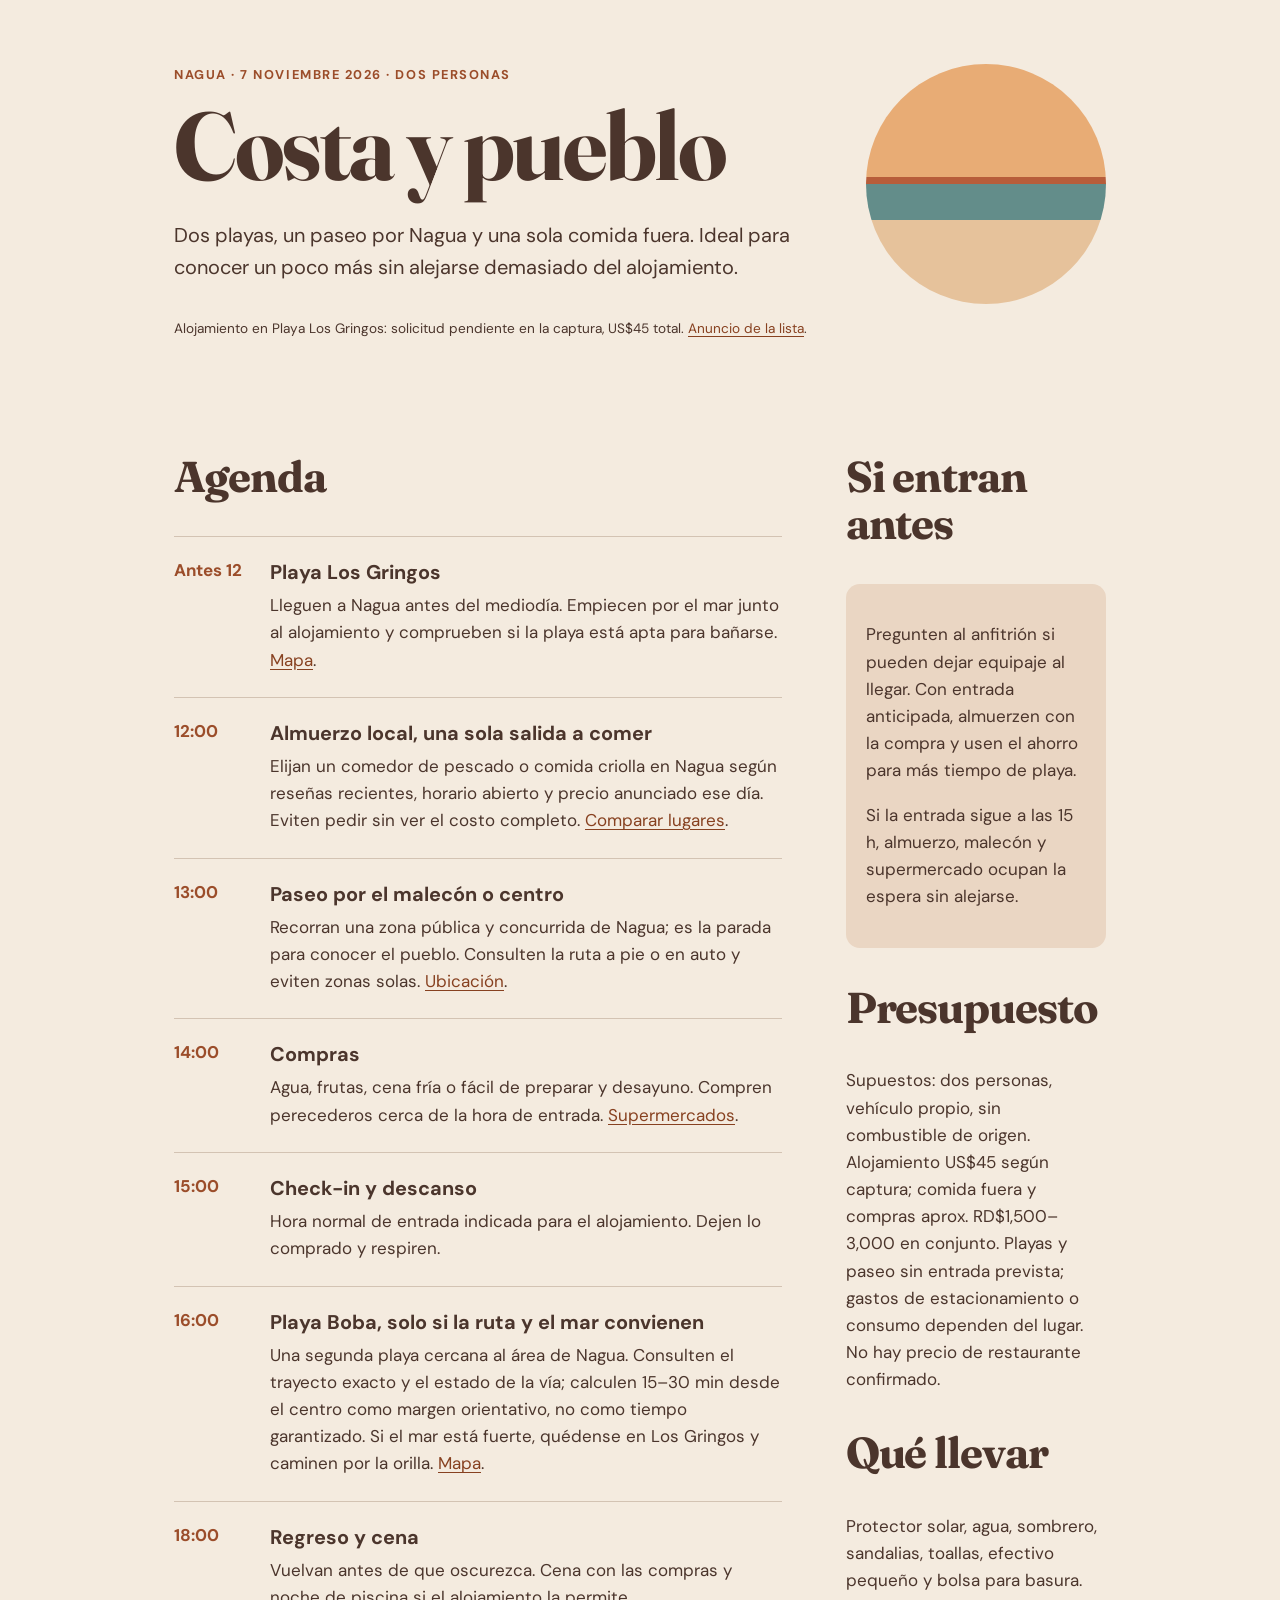
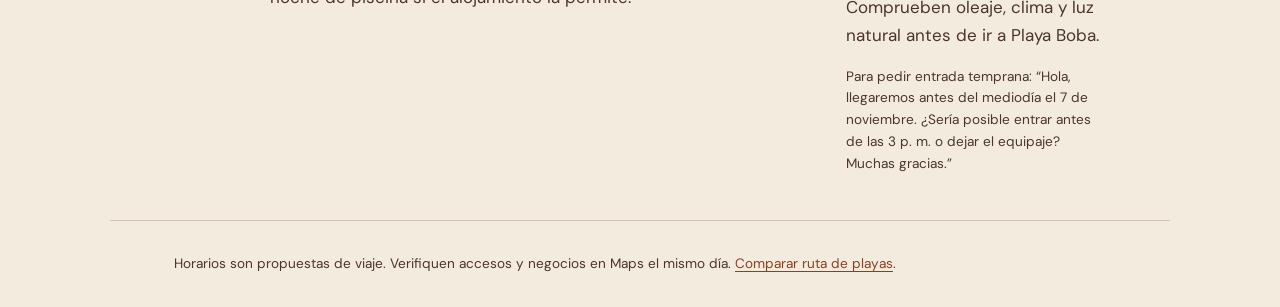
==== planes-nagua/costa-y-pueblo.html @ 16f0a17d "Add three Nagua day trip guides" ====
<!doctype html><html lang="es"><head><meta charset="utf-8"><meta name="viewport" content="width=device-width,initial-scale=1"><title>Costa y pueblo · Un día en Nagua</title><style>@import url('https://fonts.googleapis.com/css2?family=DM+Sans:wght@400;600;700&family=Fraunces:opsz,wght@9..144,500;9..144,650&display=swap');:root{--paper:#f4ebdf;--ink:#4b352c;--accent:#9b4d2a;--line:#d3c3b3}*{box-sizing:border-box}body{margin:0;background:var(--paper);color:var(--ink);font:17px/1.6 'DM Sans',sans-serif}header,main,footer{max-width:1060px;margin:auto;padding:2rem clamp(1.2rem,5vw,4rem)}header{padding-top:4rem}h1,h2{font-family:Fraunces,Georgia,serif;line-height:1.1;letter-spacing:-.025em}h1{font-size:clamp(3rem,8vw,6rem);margin:.5rem 0}h2{font-size:clamp(1.8rem,4vw,2.7rem)}.lead{font-size:1.25rem;max-width:680px}.label{color:var(--accent);font-size:.8rem;letter-spacing:.12em;text-transform:uppercase;font-weight:700}.hero{display:grid;grid-template-columns:1fr 240px;gap:3rem;align-items:center}.sun{height:240px;border-radius:50%;background:linear-gradient(#e8ac75 0 47%,#b75d3a 47% 50%,#638d8a 50% 65%,#e6c29b 65%)}.grid{display:grid;grid-template-columns:1.4fr .6fr;gap:4rem}.stop{display:grid;grid-template-columns:80px 1fr;gap:1rem;padding:1.25rem 0;border-top:1px solid var(--line)}.stop strong{color:var(--accent);font-variant-numeric:tabular-nums}.stop h3{margin:0}.stop p{margin:.2rem 0}a{color:#874120;text-underline-offset:.2em}a:focus-visible{outline:3px solid #305c5a;outline-offset:4px}.note{background:#ead6c3;border-radius:14px;padding:1.3rem;margin:1.4rem 0}.small{font-size:.85rem}footer{border-top:1px solid var(--line)}::selection{background:#efba86}@media(max-width:720px){.hero,.grid{grid-template-columns:1fr}.sun{width:150px;height:150px}header{padding-top:2rem}.stop{grid-template-columns:65px 1fr}}</style></head><body><header><div class="hero"><div><div class="label">Nagua · 7 noviembre 2026 · dos personas</div><h1>Costa y pueblo</h1><p class="lead">Dos playas, un paseo por Nagua y una sola comida fuera. Ideal para conocer un poco más sin alejarse demasiado del alojamiento.</p></div><div class="sun" role="img" aria-label="Ilustración abstracta de sol y costa"></div></div><p class="small">Alojamiento en Playa Los Gringos: solicitud pendiente en la captura, US$45 total. <a href="https://es-l.airbnb.com/rooms/1181786092412900016?adults=2&amp;check_in=2026-11-07&amp;check_out=2026-11-08&amp;guests=2">Anuncio de la lista</a>.</p></header><main><div class="grid"><section><h2>Agenda</h2><div class="stop"><strong>Antes 12</strong><div><h3>Playa Los Gringos</h3><p>Lleguen a Nagua antes del mediodía. Empiecen por el mar junto al alojamiento y comprueben si la playa está apta para bañarse. <a href="https://www.google.com/maps/search/?api=1&amp;query=Playa+Los+Gringos+Nagua">Mapa</a>.</p></div></div><div class="stop"><strong>12:00</strong><div><h3>Almuerzo local, una sola salida a comer</h3><p>Elijan un comedor de pescado o comida criolla en Nagua según reseñas recientes, horario abierto y precio anunciado ese día. Eviten pedir sin ver el costo completo. <a href="https://www.google.com/maps/search/?api=1&amp;query=restaurante+comida+criolla+Nagua">Comparar lugares</a>.</p></div></div><div class="stop"><strong>13:00</strong><div><h3>Paseo por el malecón o centro</h3><p>Recorran una zona pública y concurrida de Nagua; es la parada para conocer el pueblo. Consulten la ruta a pie o en auto y eviten zonas solas. <a href="https://www.google.com/maps/search/?api=1&amp;query=Malecon+de+Nagua">Ubicación</a>.</p></div></div><div class="stop"><strong>14:00</strong><div><h3>Compras</h3><p>Agua, frutas, cena fría o fácil de preparar y desayuno. Compren perecederos cerca de la hora de entrada. <a href="https://www.google.com/maps/search/?api=1&amp;query=supermercado+Nagua">Supermercados</a>.</p></div></div><div class="stop"><strong>15:00</strong><div><h3>Check-in y descanso</h3><p>Hora normal de entrada indicada para el alojamiento. Dejen lo comprado y respiren.</p></div></div><div class="stop"><strong>16:00</strong><div><h3>Playa Boba, solo si la ruta y el mar convienen</h3><p>Una segunda playa cercana al área de Nagua. Consulten el trayecto exacto y el estado de la vía; calculen 15–30 min desde el centro como margen orientativo, no como tiempo garantizado. Si el mar está fuerte, quédense en Los Gringos y caminen por la orilla. <a href="https://www.google.com/maps/search/?api=1&amp;query=Playa+Boba+Nagua">Mapa</a>.</p></div></div><div class="stop"><strong>18:00</strong><div><h3>Regreso y cena</h3><p>Vuelvan antes de que oscurezca. Cena con las compras y noche de piscina si el alojamiento la permite.</p></div></div></section><aside><h2>Si entran antes</h2><div class="note"><p>Pregunten al anfitrión si pueden dejar equipaje al llegar. Con entrada anticipada, almuerzen con la compra y usen el ahorro para más tiempo de playa.</p><p>Si la entrada sigue a las 15 h, almuerzo, malecón y supermercado ocupan la espera sin alejarse.</p></div><h2>Presupuesto</h2><p>Supuestos: dos personas, vehículo propio, sin combustible de origen. Alojamiento US$45 según captura; comida fuera y compras aprox. RD$1,500–3,000 en conjunto. Playas y paseo sin entrada prevista; gastos de estacionamiento o consumo dependen del lugar. No hay precio de restaurante confirmado.</p><h2>Qué llevar</h2><p>Protector solar, agua, sombrero, sandalias, toallas, efectivo pequeño y bolsa para basura. Comprueben oleaje, clima y luz natural antes de ir a Playa Boba.</p><p class="small">Para pedir entrada temprana: “Hola, llegaremos antes del mediodía el 7 de noviembre. ¿Sería posible entrar antes de las 3 p. m. o dejar el equipaje? Muchas gracias.”</p></aside></div></main><footer class="small">Horarios son propuestas de viaje. Verifiquen accesos y negocios en Maps el mismo día. <a href="https://www.google.com/maps/dir/?api=1&amp;origin=Playa+Los+Gringos+Nagua&amp;destination=Playa+Boba+Nagua">Comparar ruta de playas</a>.</footer></body></html>
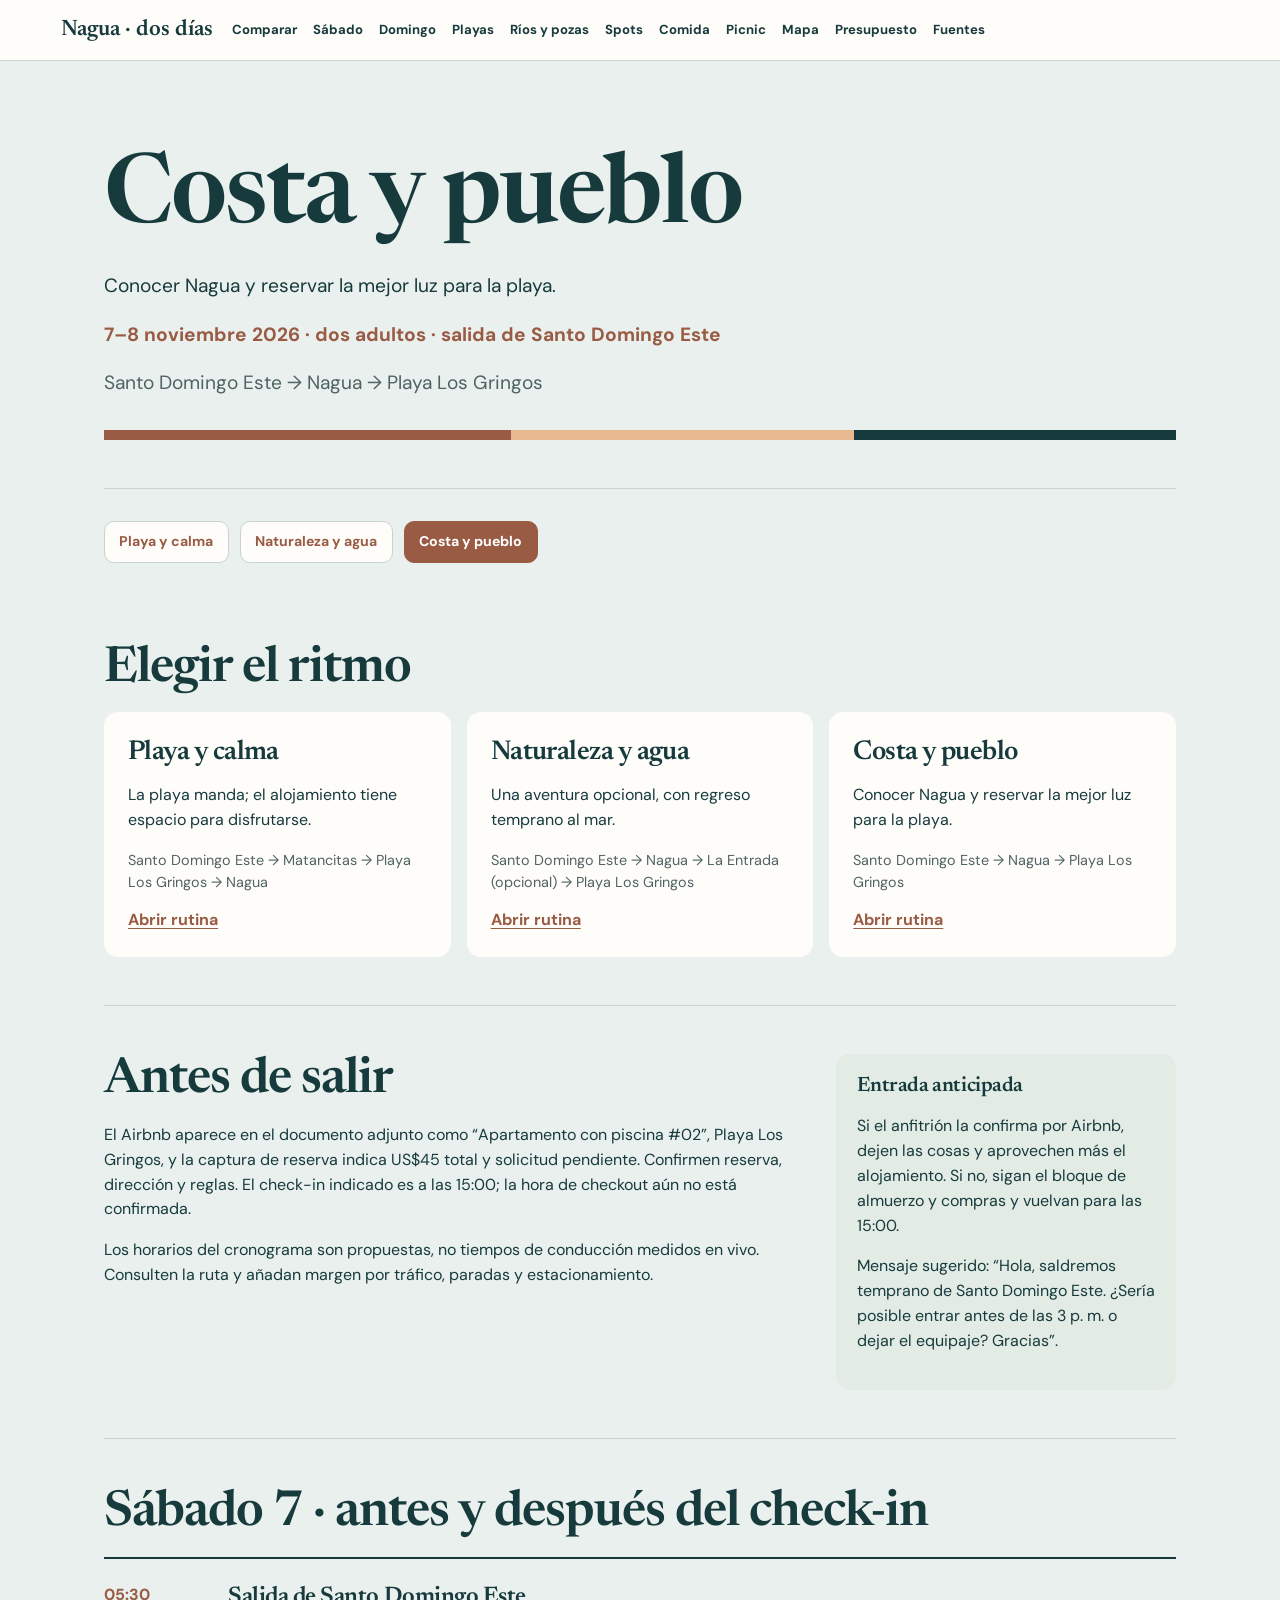
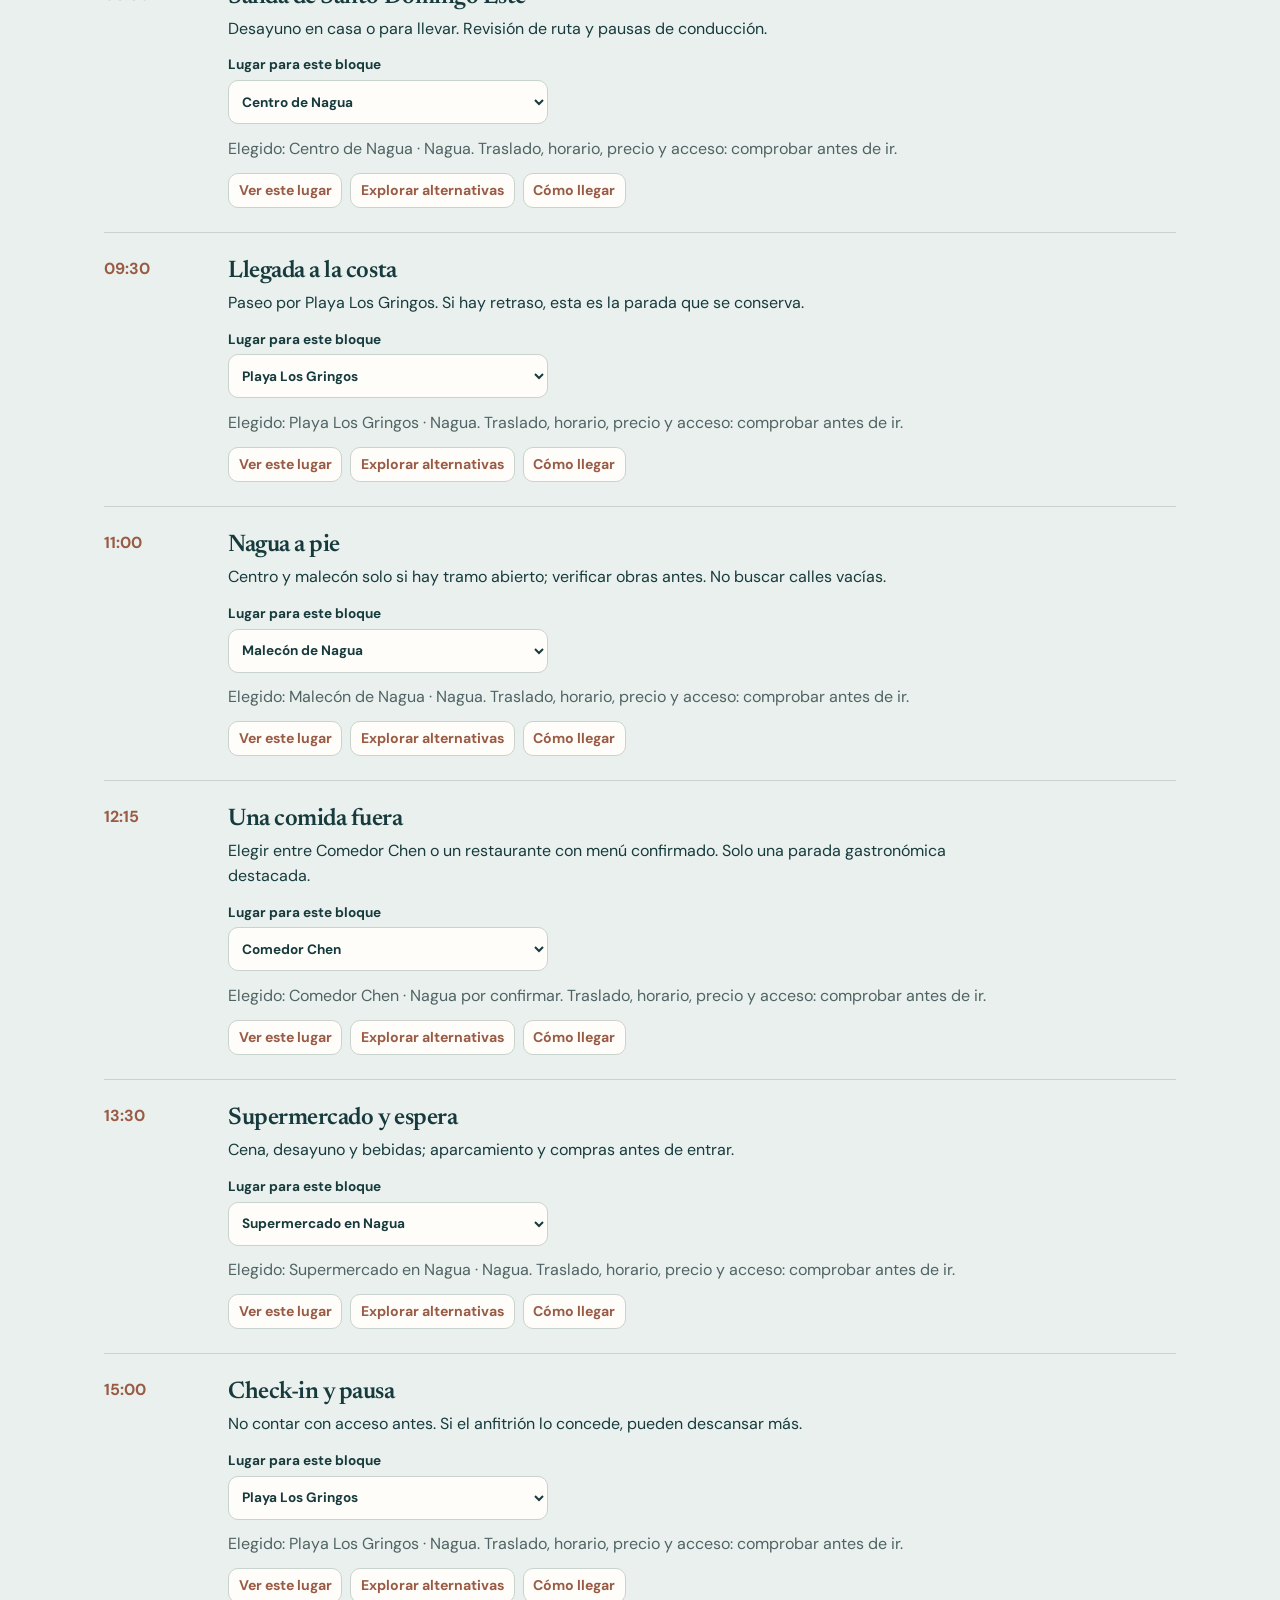
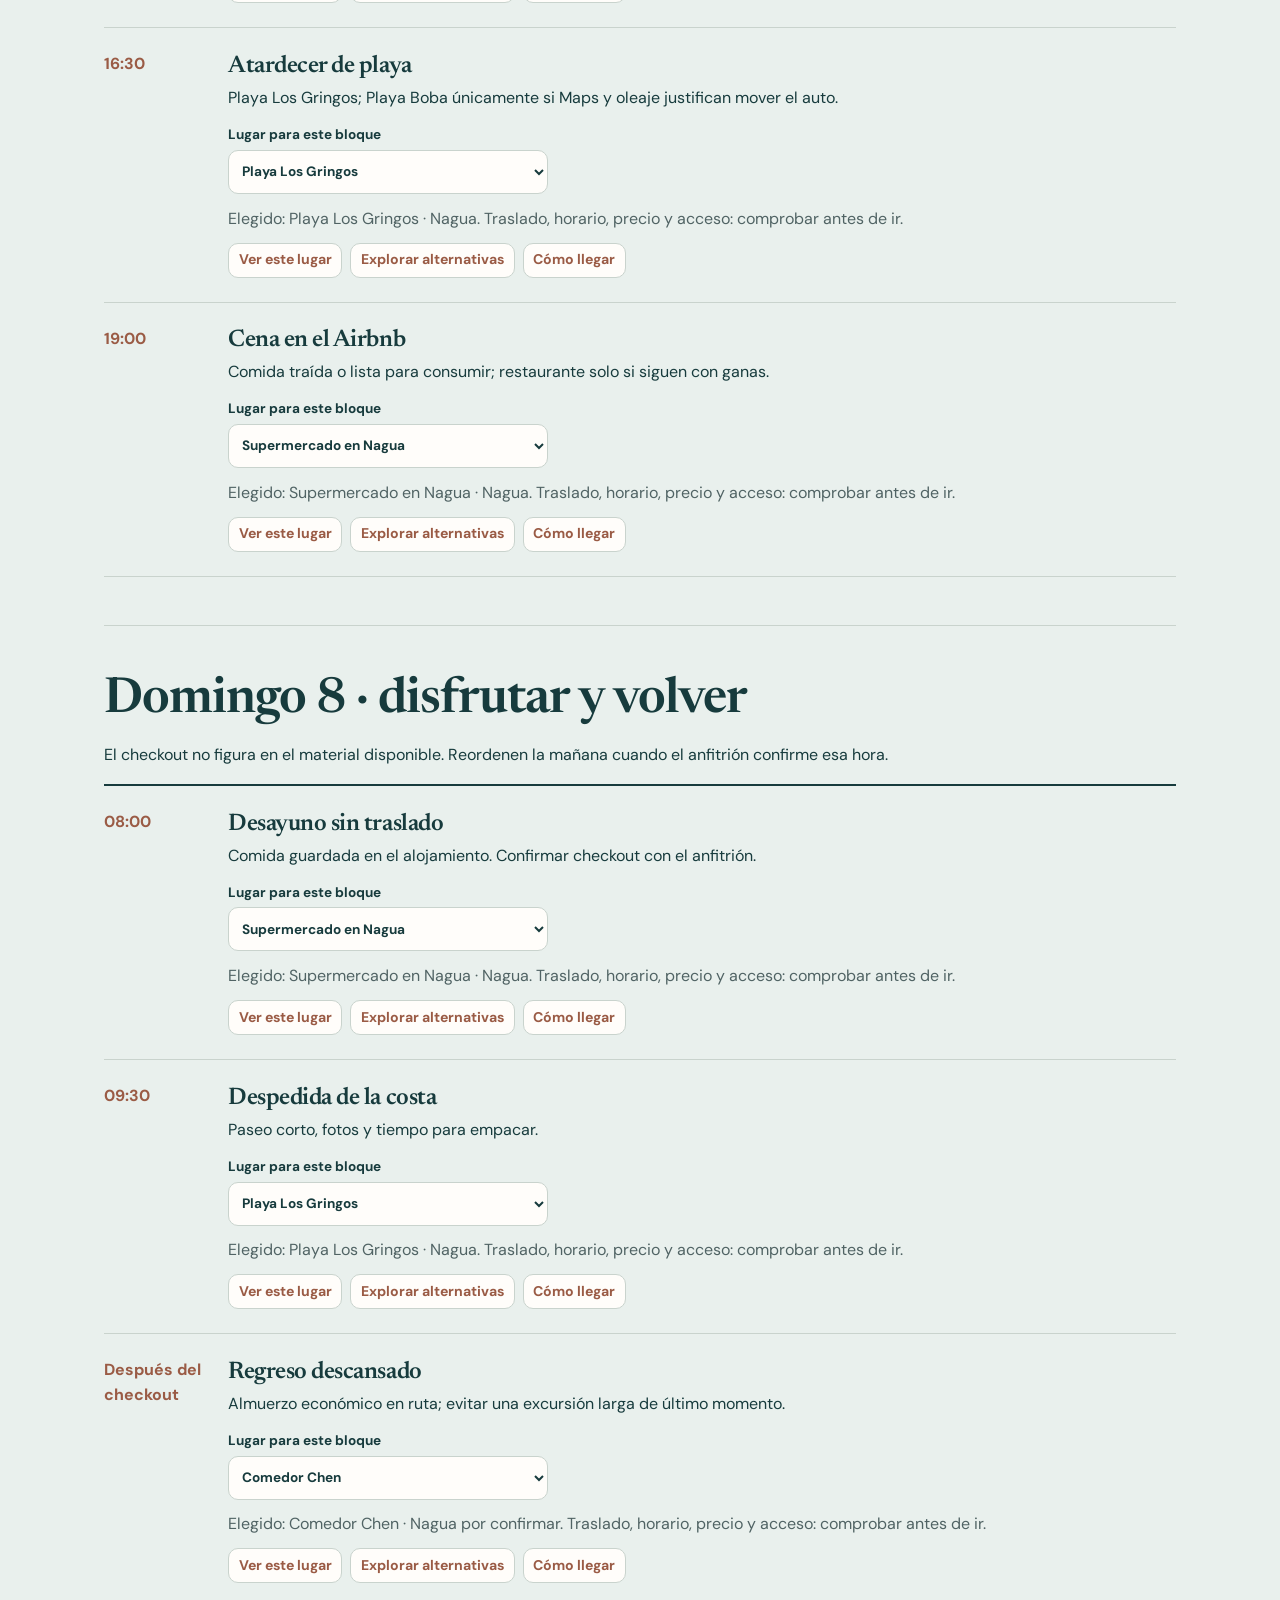
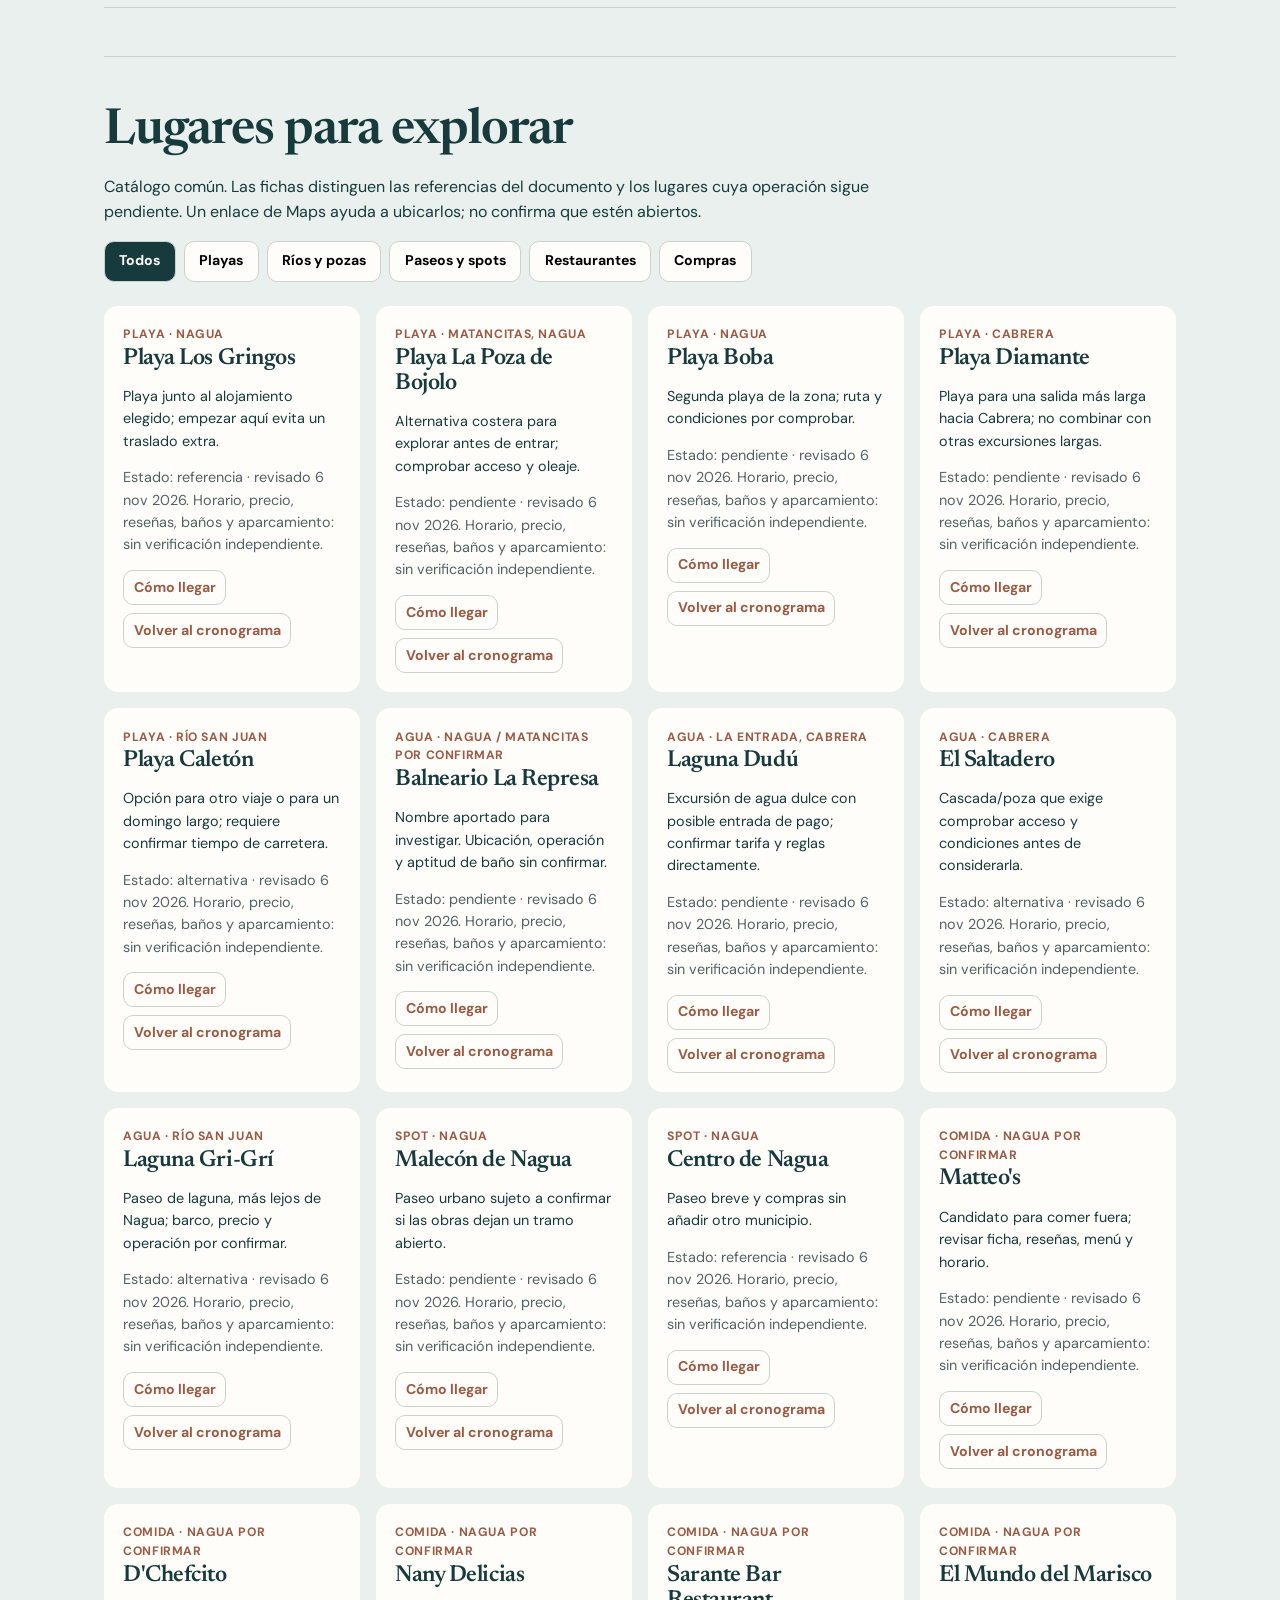
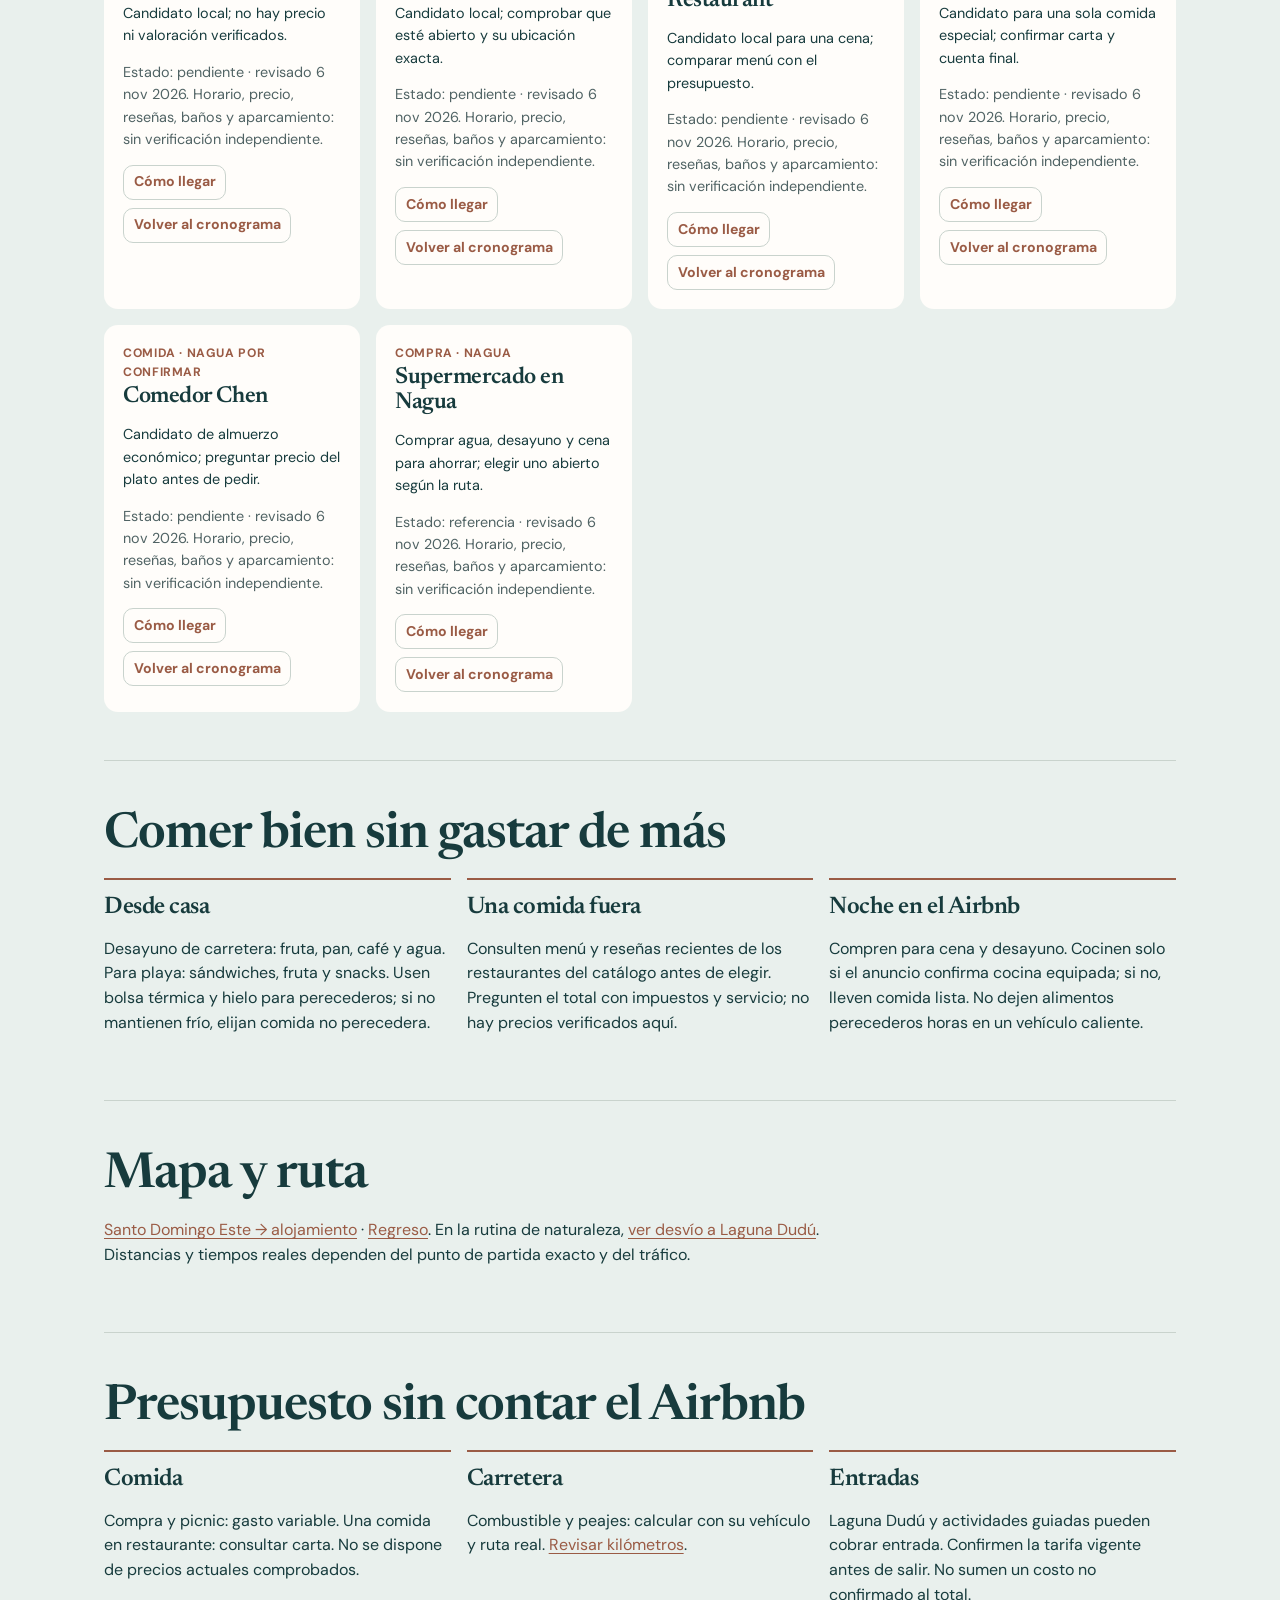
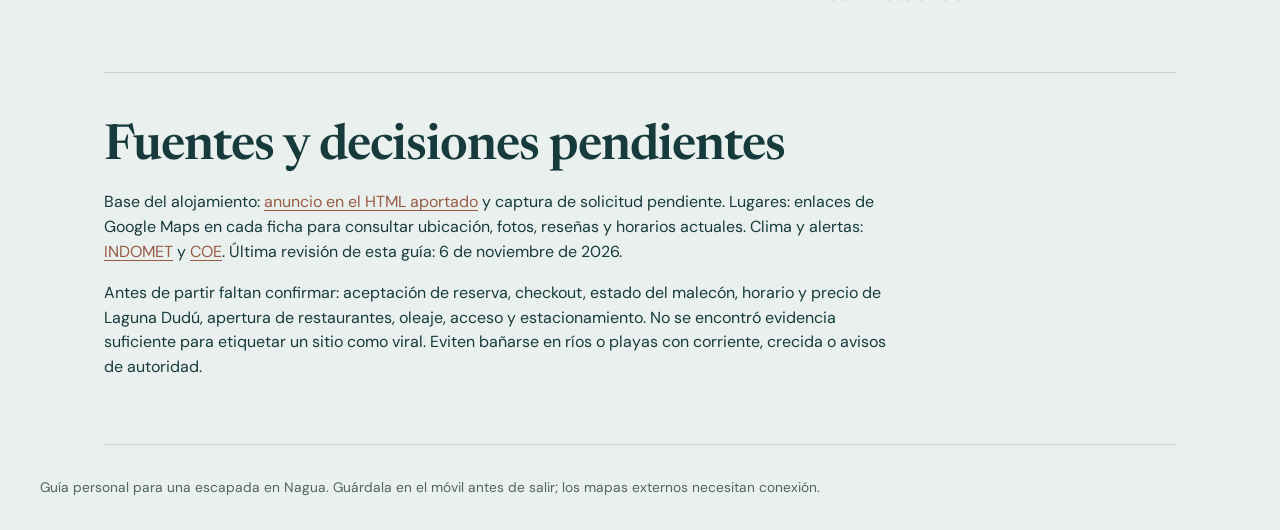
==== commit 3ca55691: "Expand Nagua guides into shared weekend planner" ====
--- a/planes-nagua/costa-y-pueblo.html
+++ b/planes-nagua/costa-y-pueblo.html
@@ -1 +1 @@
-<!doctype html><html lang="es"><head><meta charset="utf-8"><meta name="viewport" content="width=device-width,initial-scale=1"><title>Costa y pueblo · Un día en Nagua</title><style>@import url('https://fonts.googleapis.com/css2?family=DM+Sans:wght@400;600;700&family=Fraunces:opsz,wght@9..144,500;9..144,650&display=swap');:root{--paper:#f4ebdf;--ink:#4b352c;--accent:#9b4d2a;--line:#d3c3b3}*{box-sizing:border-box}body{margin:0;background:var(--paper);color:var(--ink);font:17px/1.6 'DM Sans',sans-serif}header,main,footer{max-width:1060px;margin:auto;padding:2rem clamp(1.2rem,5vw,4rem)}header{padding-top:4rem}h1,h2{font-family:Fraunces,Georgia,serif;line-height:1.1;letter-spacing:-.025em}h1{font-size:clamp(3rem,8vw,6rem);margin:.5rem 0}h2{font-size:clamp(1.8rem,4vw,2.7rem)}.lead{font-size:1.25rem;max-width:680px}.label{color:var(--accent);font-size:.8rem;letter-spacing:.12em;text-transform:uppercase;font-weight:700}.hero{display:grid;grid-template-columns:1fr 240px;gap:3rem;align-items:center}.sun{height:240px;border-radius:50%;background:linear-gradient(#e8ac75 0 47%,#b75d3a 47% 50%,#638d8a 50% 65%,#e6c29b 65%)}.grid{display:grid;grid-template-columns:1.4fr .6fr;gap:4rem}.stop{display:grid;grid-template-columns:80px 1fr;gap:1rem;padding:1.25rem 0;border-top:1px solid var(--line)}.stop strong{color:var(--accent);font-variant-numeric:tabular-nums}.stop h3{margin:0}.stop p{margin:.2rem 0}a{color:#874120;text-underline-offset:.2em}a:focus-visible{outline:3px solid #305c5a;outline-offset:4px}.note{background:#ead6c3;border-radius:14px;padding:1.3rem;margin:1.4rem 0}.small{font-size:.85rem}footer{border-top:1px solid var(--line)}::selection{background:#efba86}@media(max-width:720px){.hero,.grid{grid-template-columns:1fr}.sun{width:150px;height:150px}header{padding-top:2rem}.stop{grid-template-columns:65px 1fr}}</style></head><body><header><div class="hero"><div><div class="label">Nagua · 7 noviembre 2026 · dos personas</div><h1>Costa y pueblo</h1><p class="lead">Dos playas, un paseo por Nagua y una sola comida fuera. Ideal para conocer un poco más sin alejarse demasiado del alojamiento.</p></div><div class="sun" role="img" aria-label="Ilustración abstracta de sol y costa"></div></div><p class="small">Alojamiento en Playa Los Gringos: solicitud pendiente en la captura, US$45 total. <a href="https://es-l.airbnb.com/rooms/1181786092412900016?adults=2&amp;check_in=2026-11-07&amp;check_out=2026-11-08&amp;guests=2">Anuncio de la lista</a>.</p></header><main><div class="grid"><section><h2>Agenda</h2><div class="stop"><strong>Antes 12</strong><div><h3>Playa Los Gringos</h3><p>Lleguen a Nagua antes del mediodía. Empiecen por el mar junto al alojamiento y comprueben si la playa está apta para bañarse. <a href="https://www.google.com/maps/search/?api=1&amp;query=Playa+Los+Gringos+Nagua">Mapa</a>.</p></div></div><div class="stop"><strong>12:00</strong><div><h3>Almuerzo local, una sola salida a comer</h3><p>Elijan un comedor de pescado o comida criolla en Nagua según reseñas recientes, horario abierto y precio anunciado ese día. Eviten pedir sin ver el costo completo. <a href="https://www.google.com/maps/search/?api=1&amp;query=restaurante+comida+criolla+Nagua">Comparar lugares</a>.</p></div></div><div class="stop"><strong>13:00</strong><div><h3>Paseo por el malecón o centro</h3><p>Recorran una zona pública y concurrida de Nagua; es la parada para conocer el pueblo. Consulten la ruta a pie o en auto y eviten zonas solas. <a href="https://www.google.com/maps/search/?api=1&amp;query=Malecon+de+Nagua">Ubicación</a>.</p></div></div><div class="stop"><strong>14:00</strong><div><h3>Compras</h3><p>Agua, frutas, cena fría o fácil de preparar y desayuno. Compren perecederos cerca de la hora de entrada. <a href="https://www.google.com/maps/search/?api=1&amp;query=supermercado+Nagua">Supermercados</a>.</p></div></div><div class="stop"><strong>15:00</strong><div><h3>Check-in y descanso</h3><p>Hora normal de entrada indicada para el alojamiento. Dejen lo comprado y respiren.</p></div></div><div class="stop"><strong>16:00</strong><div><h3>Playa Boba, solo si la ruta y el mar convienen</h3><p>Una segunda playa cercana al área de Nagua. Consulten el trayecto exacto y el estado de la vía; calculen 15–30 min desde el centro como margen orientativo, no como tiempo garantizado. Si el mar está fuerte, quédense en Los Gringos y caminen por la orilla. <a href="https://www.google.com/maps/search/?api=1&amp;query=Playa+Boba+Nagua">Mapa</a>.</p></div></div><div class="stop"><strong>18:00</strong><div><h3>Regreso y cena</h3><p>Vuelvan antes de que oscurezca. Cena con las compras y noche de piscina si el alojamiento la permite.</p></div></div></section><aside><h2>Si entran antes</h2><div class="note"><p>Pregunten al anfitrión si pueden dejar equipaje al llegar. Con entrada anticipada, almuerzen con la compra y usen el ahorro para más tiempo de playa.</p><p>Si la entrada sigue a las 15 h, almuerzo, malecón y supermercado ocupan la espera sin alejarse.</p></div><h2>Presupuesto</h2><p>Supuestos: dos personas, vehículo propio, sin combustible de origen. Alojamiento US$45 según captura; comida fuera y compras aprox. RD$1,500–3,000 en conjunto. Playas y paseo sin entrada prevista; gastos de estacionamiento o consumo dependen del lugar. No hay precio de restaurante confirmado.</p><h2>Qué llevar</h2><p>Protector solar, agua, sombrero, sandalias, toallas, efectivo pequeño y bolsa para basura. Comprueben oleaje, clima y luz natural antes de ir a Playa Boba.</p><p class="small">Para pedir entrada temprana: “Hola, llegaremos antes del mediodía el 7 de noviembre. ¿Sería posible entrar antes de las 3 p. m. o dejar el equipaje? Muchas gracias.”</p></aside></div></main><footer class="small">Horarios son propuestas de viaje. Verifiquen accesos y negocios en Maps el mismo día. <a href="https://www.google.com/maps/dir/?api=1&amp;origin=Playa+Los+Gringos+Nagua&amp;destination=Playa+Boba+Nagua">Comparar ruta de playas</a>.</footer></body></html>
+<!doctype html><html lang="es"><head><meta charset="utf-8"><meta name="viewport" content="width=device-width,initial-scale=1"><meta name="theme-color" content="#e9f0ed"><meta name="description" content="Guía de fin de semana en Nagua: playa, naturaleza, comida y rutas desde Santo Domingo Este."><title>Costa y pueblo · Guía de Nagua</title><link rel="stylesheet" href="guia.css"><script type="module" src="guia.js"></script></head><body data-plan="pueblo"><div id="app"><p>Abriendo guía de Nagua…</p><p>Si estás sin conexión, vuelve a abrir la guía guardada cuando haya señal.</p></div></body></html>
--- a/planes-nagua/guia.css
+++ b/planes-nagua/guia.css
@@ -0,0 +1,3 @@
+@import url('https://fonts.googleapis.com/css2?family=DM+Sans:wght@400;500;600;700&family=Newsreader:opsz,wght@6..72,400;6..72,600&display=swap');
+:root{--ink:#173b3d;--soft:#506364;--paper:#e9f0ed;--white:#fffdfa;--teal:#006b6b;--line:#c9d3cd;--sun:#d7a477;--green:#426f58;--clay:#a5654b}*{box-sizing:border-box}html{scroll-behavior:smooth;scroll-padding-top:5.5rem}body{margin:0;background:var(--paper);color:var(--ink);font:16px/1.55 'DM Sans',sans-serif}body[data-tone=verde]{--teal:#416d55;--sun:#bccda7}body[data-tone=tierra]{--teal:#9a5b45;--sun:#e9b98f}h1,h2,h3{font-family:Newsreader,Georgia,serif;font-weight:600;line-height:1.08;letter-spacing:-.02em}h1{font-size:clamp(3rem,8vw,6rem);max-width:760px;margin:.6rem 0}h2{font-size:clamp(2rem,5vw,3.1rem);margin:0 0 1rem}h3{font-size:1.5rem;margin:.1rem 0 .4rem}p{max-width:72ch}a{color:var(--teal);text-underline-offset:.2em}a:hover{text-decoration-thickness:2px}a:focus-visible,button:focus-visible,select:focus-visible{outline:3px solid #bf692e;outline-offset:3px}button,select{font:inherit}.top{position:sticky;top:0;z-index:20;background:var(--white);border-bottom:1px solid var(--line)}.nav{max-width:1200px;margin:auto;padding:.8rem 1.3rem;display:flex;gap:1.2rem;align-items:center}.brand{font-family:Newsreader,Georgia,serif;font-size:1.4rem;font-weight:600;white-space:nowrap;color:var(--ink);text-decoration:none}.nav-scroll{display:flex;gap:1rem;overflow-x:auto;white-space:nowrap;scrollbar-width:thin}.nav-scroll a{font-size:.82rem;font-weight:700;color:var(--ink);text-decoration:none;padding:.4rem 0}.wrap{max-width:1200px;margin:auto;padding:0 clamp(1.2rem,5vw,4rem)}.hero{padding:clamp(2.5rem,6vw,6rem) 0 3rem;border-bottom:1px solid var(--line)}.hero p{font-size:1.2rem}.overline{font-weight:700;color:var(--teal)}.route{font-size:.9rem;color:var(--soft)}.hero-band{height:10px;margin-top:2rem;background:linear-gradient(90deg,var(--teal) 0 38%,var(--sun) 38% 70%,var(--ink) 70%)}.tabs{display:flex;gap:.7rem;flex-wrap:wrap;margin:2rem 0}.tabs a,.actions a,.filter button{display:inline-block;padding:.55rem .9rem;border:1px solid var(--line);border-radius:10px;background:var(--white);text-decoration:none;font-size:.88rem;font-weight:700}.tabs a[aria-current=page]{color:white;background:var(--teal);border-color:var(--teal)}section{padding:3rem 0;border-bottom:1px solid var(--line)}.intro-grid,.content-grid{display:grid;grid-template-columns:minmax(0,1.6fr) minmax(250px,.8fr);gap:clamp(1.5rem,4vw,4rem)}.callout{padding:1.3rem;background:#e3ebe5;border-radius:14px;align-self:start}.callout h3{font-size:1.3rem}.timeline{border-top:2px solid var(--ink)}.event{display:grid;grid-template-columns:105px minmax(0,1fr);gap:1.2rem;padding:1.5rem 0;border-bottom:1px solid var(--line)}.clock{font-weight:700;color:var(--teal);font-variant-numeric:tabular-nums}.event p{margin:.2rem 0 .7rem}.event small,.muted{color:var(--soft)}.actions{display:flex;flex-wrap:wrap;gap:.5rem}.actions a{padding:.35rem .6rem}.catalog{display:grid;grid-template-columns:repeat(auto-fit,minmax(250px,1fr));gap:1rem}.place{background:var(--white);border-radius:14px;padding:1.2rem;min-width:0}.place .kind{font-size:.76rem;letter-spacing:.05em;text-transform:uppercase;color:var(--teal);font-weight:700}.place h3{font-size:1.45rem}.place p{font-size:.9rem}.badge{font-size:.78rem;color:var(--soft)}.filter{display:flex;gap:.5rem;flex-wrap:wrap;margin:1rem 0 1.5rem}.filter button{cursor:pointer}.filter button[aria-pressed=true]{background:var(--ink);color:white}.compare{display:grid;grid-template-columns:repeat(3,1fr);gap:1rem}.compare article{padding:1.5rem;background:var(--white);border-radius:14px}.compare h3{font-size:1.7rem}.compare a{font-weight:700}.budget{display:grid;grid-template-columns:repeat(3,1fr);gap:1rem}.budget div{border-top:2px solid var(--teal);padding-top:.8rem}.foot{padding:2rem 0;font-size:.86rem;color:var(--soft)}.sr-only{position:absolute;left:-9999px}::selection{background:#b5d9ce;color:var(--ink)}@media(max-width:760px){.nav{display:block;padding:.45rem 1rem}.brand{display:block;margin-bottom:.15rem}.nav-scroll{padding-bottom:.25rem}.intro-grid,.content-grid,.compare,.budget{grid-template-columns:1fr}.event{grid-template-columns:72px 1fr;gap:.7rem}.hero{padding-top:2.5rem}.hero p{font-size:1.05rem}.place{padding:1rem}}@media(prefers-reduced-motion:reduce){html{scroll-behavior:auto}}
+:where(.choice){display:block;font-size:.85rem;font-weight:700;margin:.8rem 0}.choice select{display:block;width:min(100%,320px);min-height:44px;margin-top:.3rem;padding:.55rem;background:var(--white);border:1px solid var(--line);border-radius:10px;color:var(--ink)}.change-warning{color:#754021;font-weight:700;font-size:.87rem}[hidden]{display:none!important}
